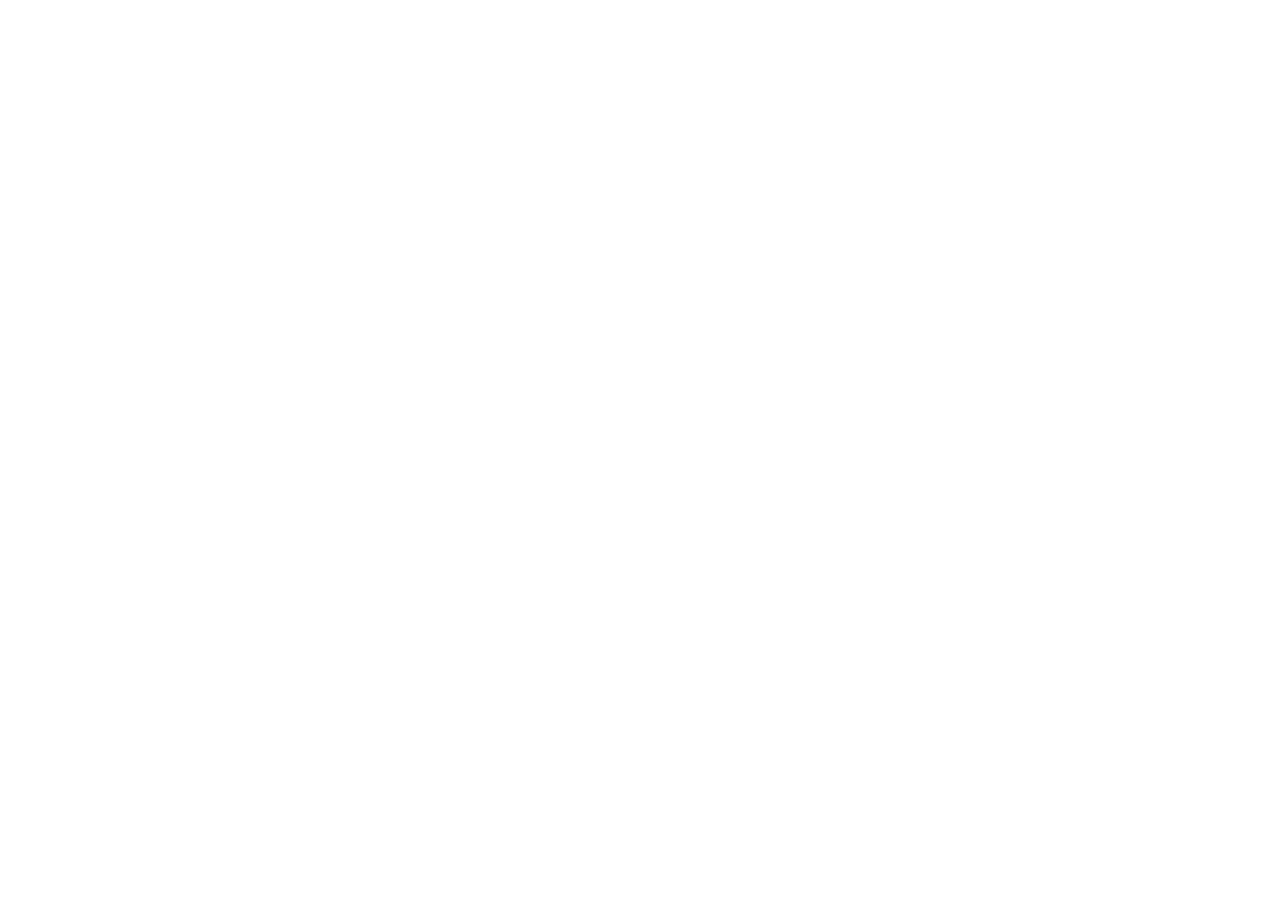
==== Basic/index.html @ 8d0dba64 "init" ====
<!DOCTYPE html>
<html lang="en">
<head>
    <meta charset="UTF-8">
    <meta http-equiv="X-UA-Compatible" content="IE=edge">
    <meta name="viewport" content="width=device-width, initial-scale=1.0">
    <title>Welcome to Here</title>
    <link rel="stylesheet" href="./css/main.css">
</head>
<body>
    <div class="navbar">
        <div class="container">
            
        </div>
    </div>
</body>
</html>
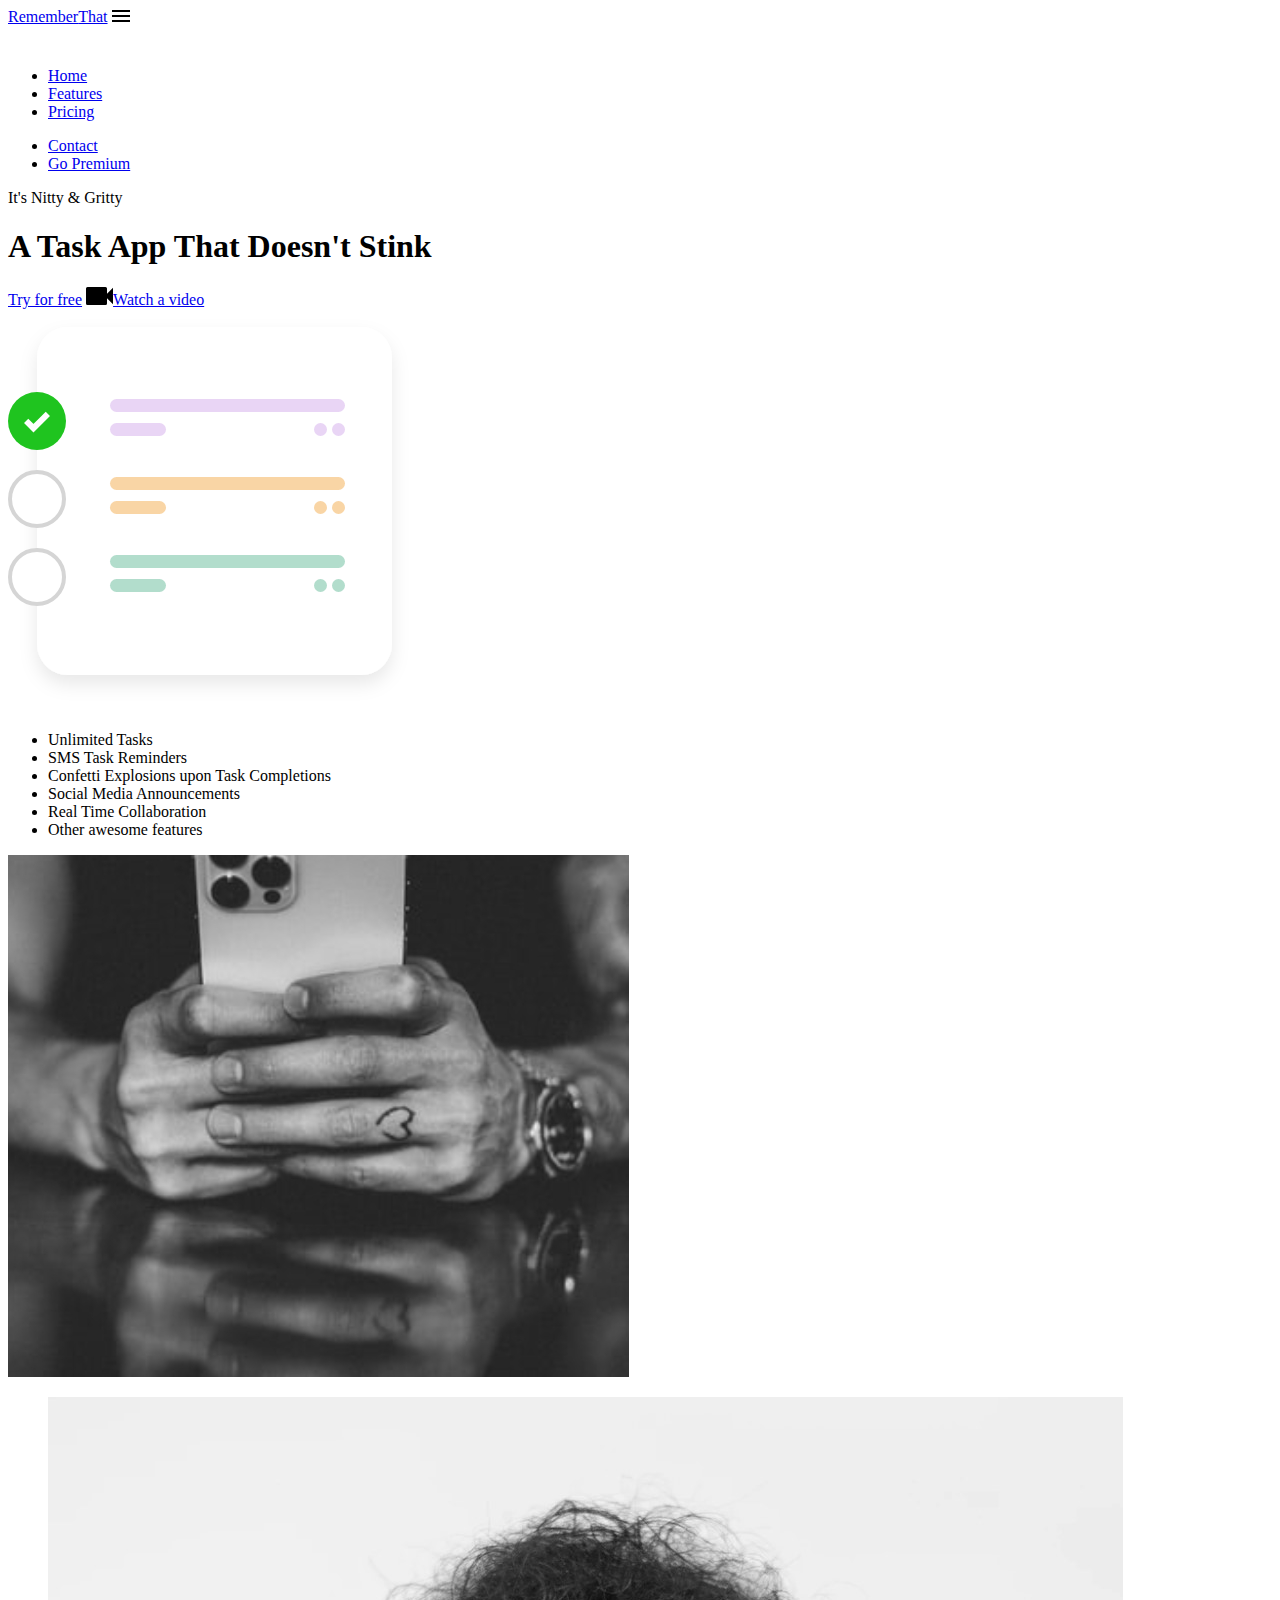
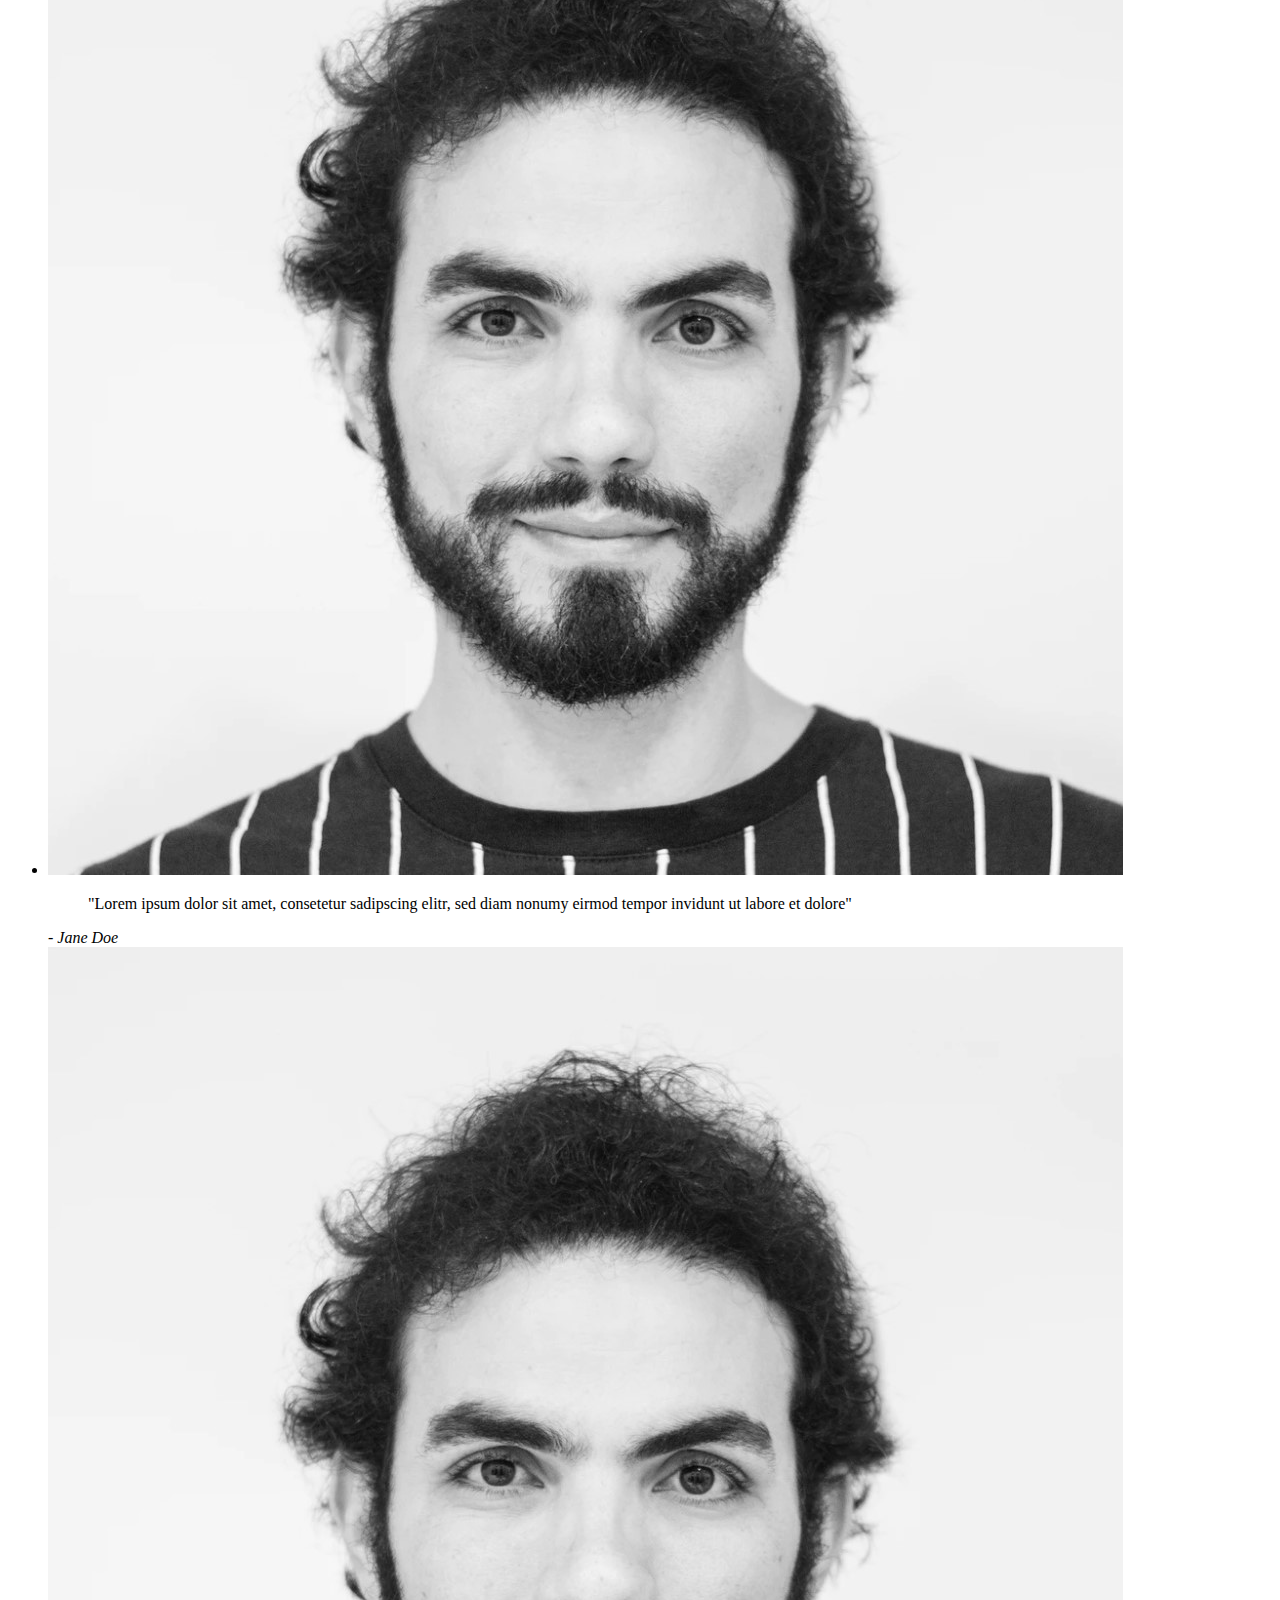
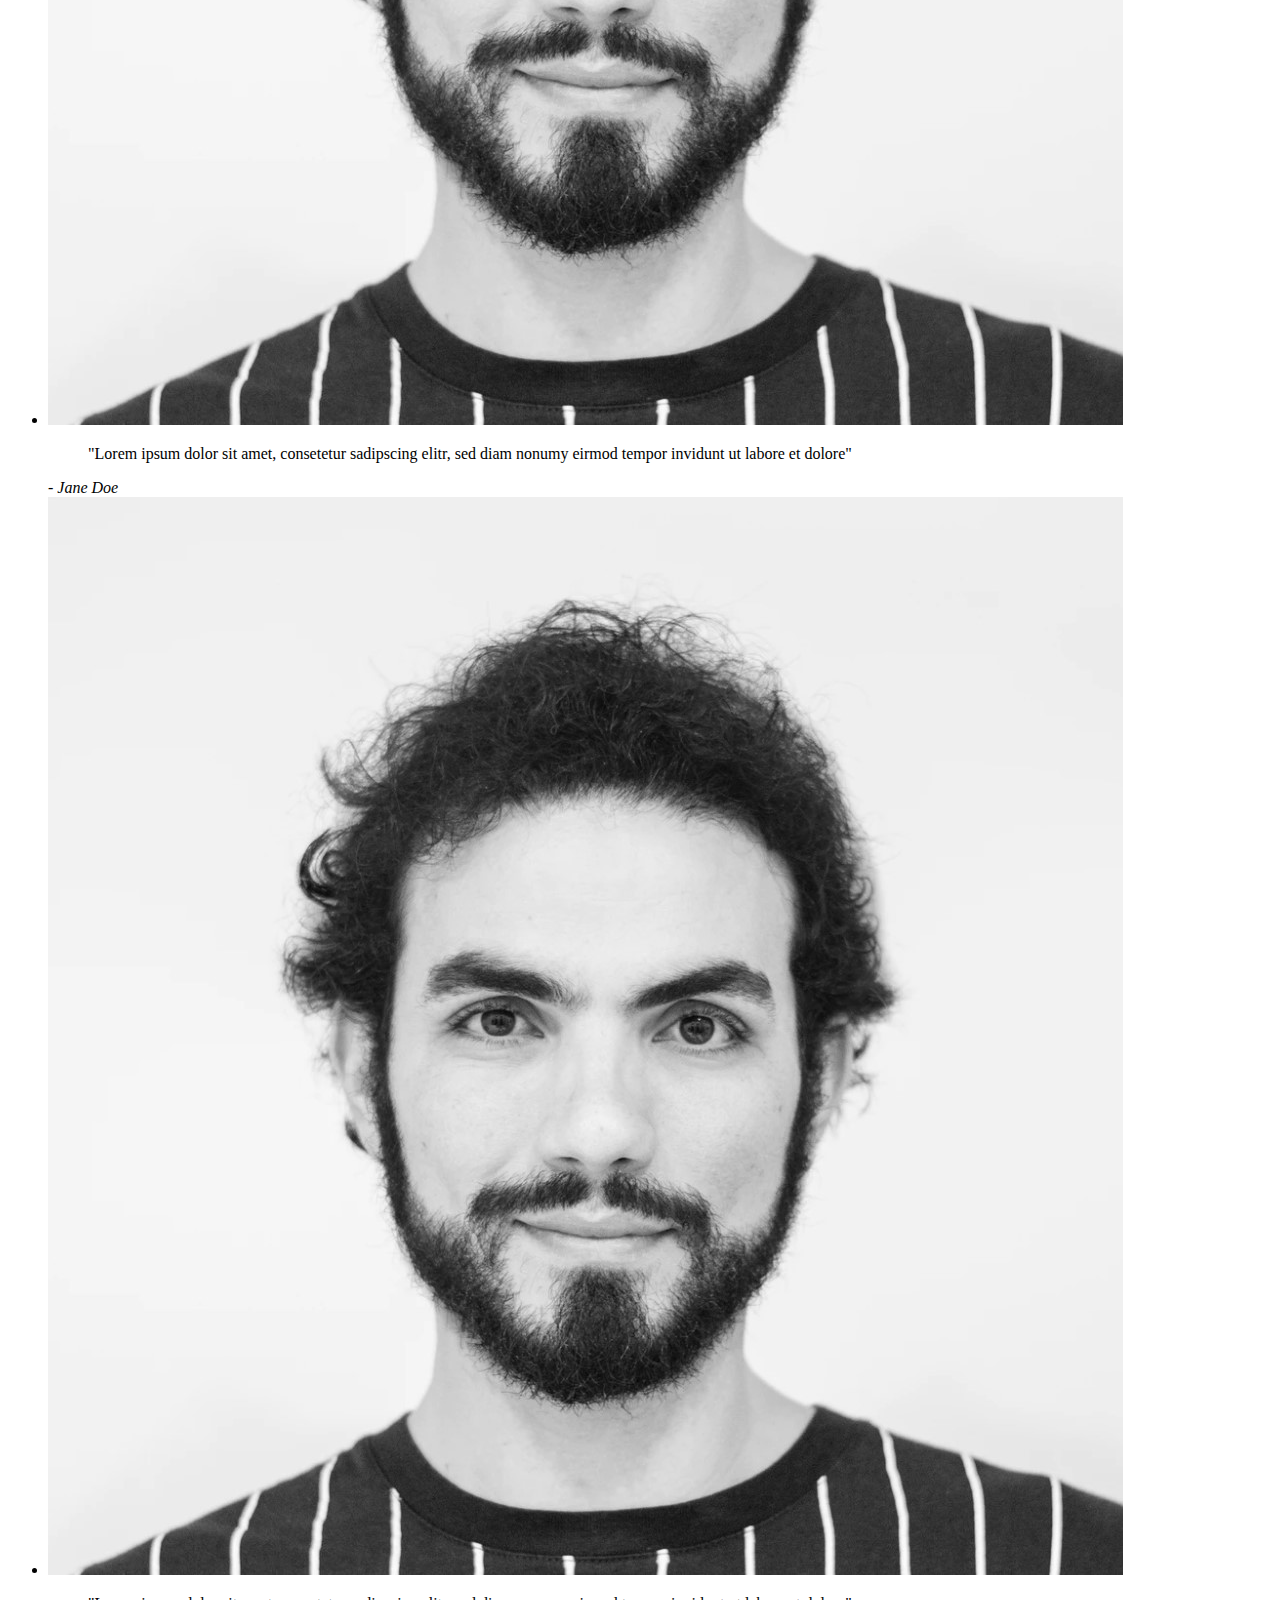
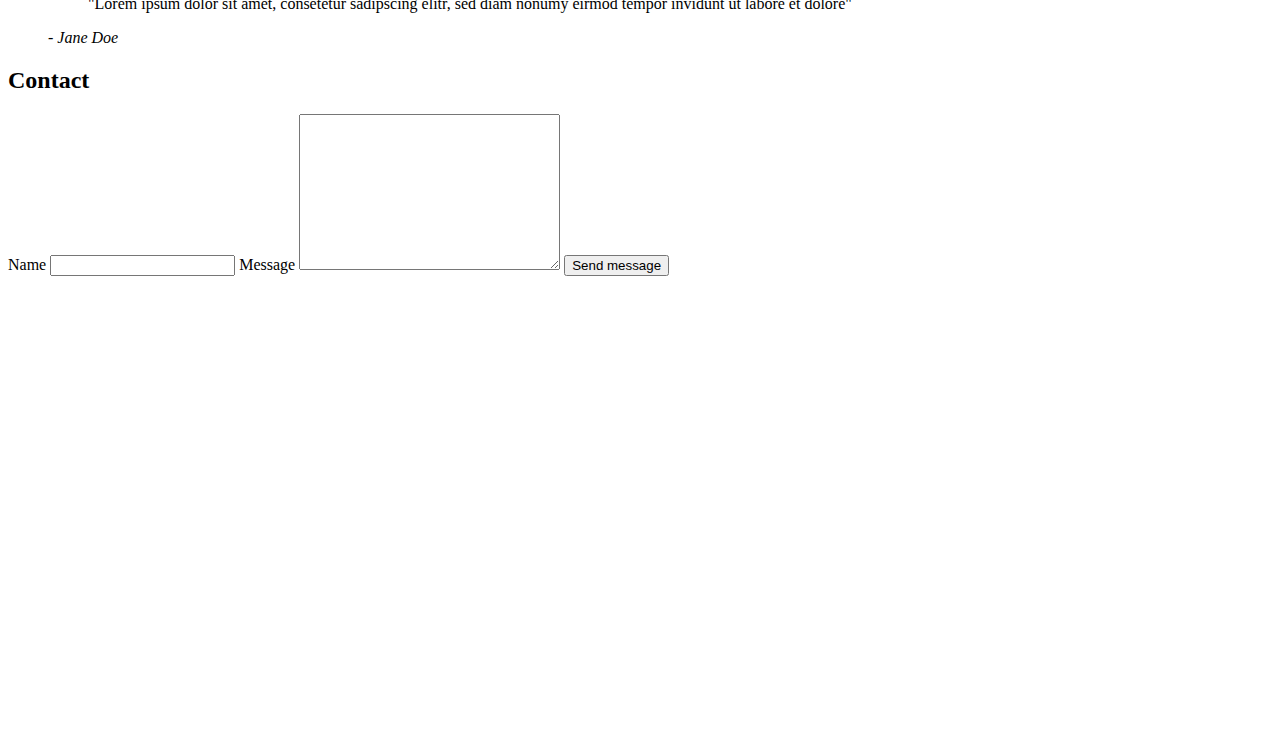
==== commit 76780dcb: "part 01 HTML and CSS Tutorial done" ====
--- a/Basic/index.html
+++ b/Basic/index.html
@@ -10,8 +10,108 @@
 <body>
     <div class="navbar">
         <div class="container">
-            
+            <a class="logo" href="#">Remember<span>That</span></a>
+
+            <img id="mobile-cta" class="mobile-menu" src="images/menu.svg" alt="Open Navigation">
+
+            <nav>
+                <img id="mobile-exit" class="mobile-menu-exit" src="images/exit.svg" alt="Close Navigation">
+                
+                <ul class="primary-nav">
+                    <li class="current"><a href="#">Home</a></li>
+                    <li><a href="#">Features</a></li>
+                    <li><a href="#">Pricing</a></li>
+                </ul>
+
+                <ul class="secondary-nav">
+                    <li><a href="#">Contact</a></li>
+                    <li class="go-premium-cta"><a href="#">Go Premium</a></li>
+                </ul>
+            </nav>
         </div>
     </div>
+
+    <section class="hero">
+        <div class="container">
+            <div class="left-col">
+                <p class="subhead">It's Nitty &amp; Gritty</p>
+                <h1>A Task App That Doesn't Stink</h1>
+
+                <div class="hero-cta">
+                    <a href="#" class="primary-cta">Try for free</a>
+                    <a href="#" class="watch-video-cta">
+                        <img src="images/watch.svg" alt="Watch a video">Watch a video
+                    </a>
+                </div>
+            </div>
+
+            <img src="images/illustration.svg" class="hero-img" alt="Illustration">
+        </div>
+    </section>
+
+    <section class="features-section">
+        <div class="container">
+            <ul class="features-list">
+                <li>Unlimited Tasks</li>
+                <li>SMS Task Reminders</li>
+                <li>Confetti Explosions upon Task Completions</li>
+                <li>Social Media Announcements</li>
+                <li>Real Time Collaboration</li>
+                <li>Other awesome features</li>
+            </ul>
+
+            <img src="images/holding-phone.jpg" alt="Man holding phone">
+        </div>
+    </section>
+
+    
+    <section class="testimonials-section">
+        <div class="container">
+            <ul>
+                <li>
+                    <img src="images/person.jpg" alt="Person">
+
+                    <blockquote>"Lorem ipsum dolor sit amet, consetetur sadipscing elitr, sed diam nonumy eirmod tempor invidunt ut labore et dolore"</blockquote>
+                    <cite>- Jane Doe</cite>
+                </li>
+                <li>
+                    <img src="images/person.jpg" alt="Person">
+
+                    <blockquote>"Lorem ipsum dolor sit amet, consetetur sadipscing elitr, sed diam nonumy eirmod tempor invidunt ut labore et dolore"</blockquote>
+                    <cite>- Jane Doe</cite>
+                </li>
+                <li>
+                    <img src="images/person.jpg" alt="Person">
+
+                    <blockquote>"Lorem ipsum dolor sit amet, consetetur sadipscing elitr, sed diam nonumy eirmod tempor invidunt ut labore et dolore"</blockquote>
+                    <cite>- Jane Doe</cite>
+                </li>
+            </ul>
+        </div>
+    </section>
+
+
+    <section class="contact-section">
+        <div class="container">
+            <div class="contact-left">
+                <h2>Contact</h2>
+
+                <form action="">
+                    <label for="name">Name</label>
+                    <input type="text" id="name" name="name">
+
+                    <label for="message">Message</label>
+                    <textarea name="message" id="message" cols="30" rows="10"></textarea>
+
+                    <input type="submit" class="send-message-cta" value="Send message">
+                </form>
+            </div>
+            <div class="contact-right">
+                <iframe src="https://www.google.com/maps/embed?pb=!1m18!1m12!1m3!1d26430.393553120906!2d-118.43209796322542!3d34.10028430183922!2m3!1f0!2f0!3f0!3m2!1i1024!2i768!4f13.1!3m3!1m2!1s0x80c2bc35fbd217ef%3A0xcf1ef9352700d95c!2sBeverly%20Hills%2C%20CA%2090210!5e0!3m2!1sen!2sus!4v1611702818717!5m2!1sen!2sus" width="600" height="450" frameborder="0" style="border:0;" allowfullscreen="" aria-hidden="false" tabindex="0"></iframe>
+            </div>
+
+        </div>
+    </section>
+
 </body>
 </html>--- a/Basic/css/main.css
+++ b/Basic/css/main.css
@@ -0,0 +1 @@
+/* No CSS *//*# sourceMappingURL=main.css.map */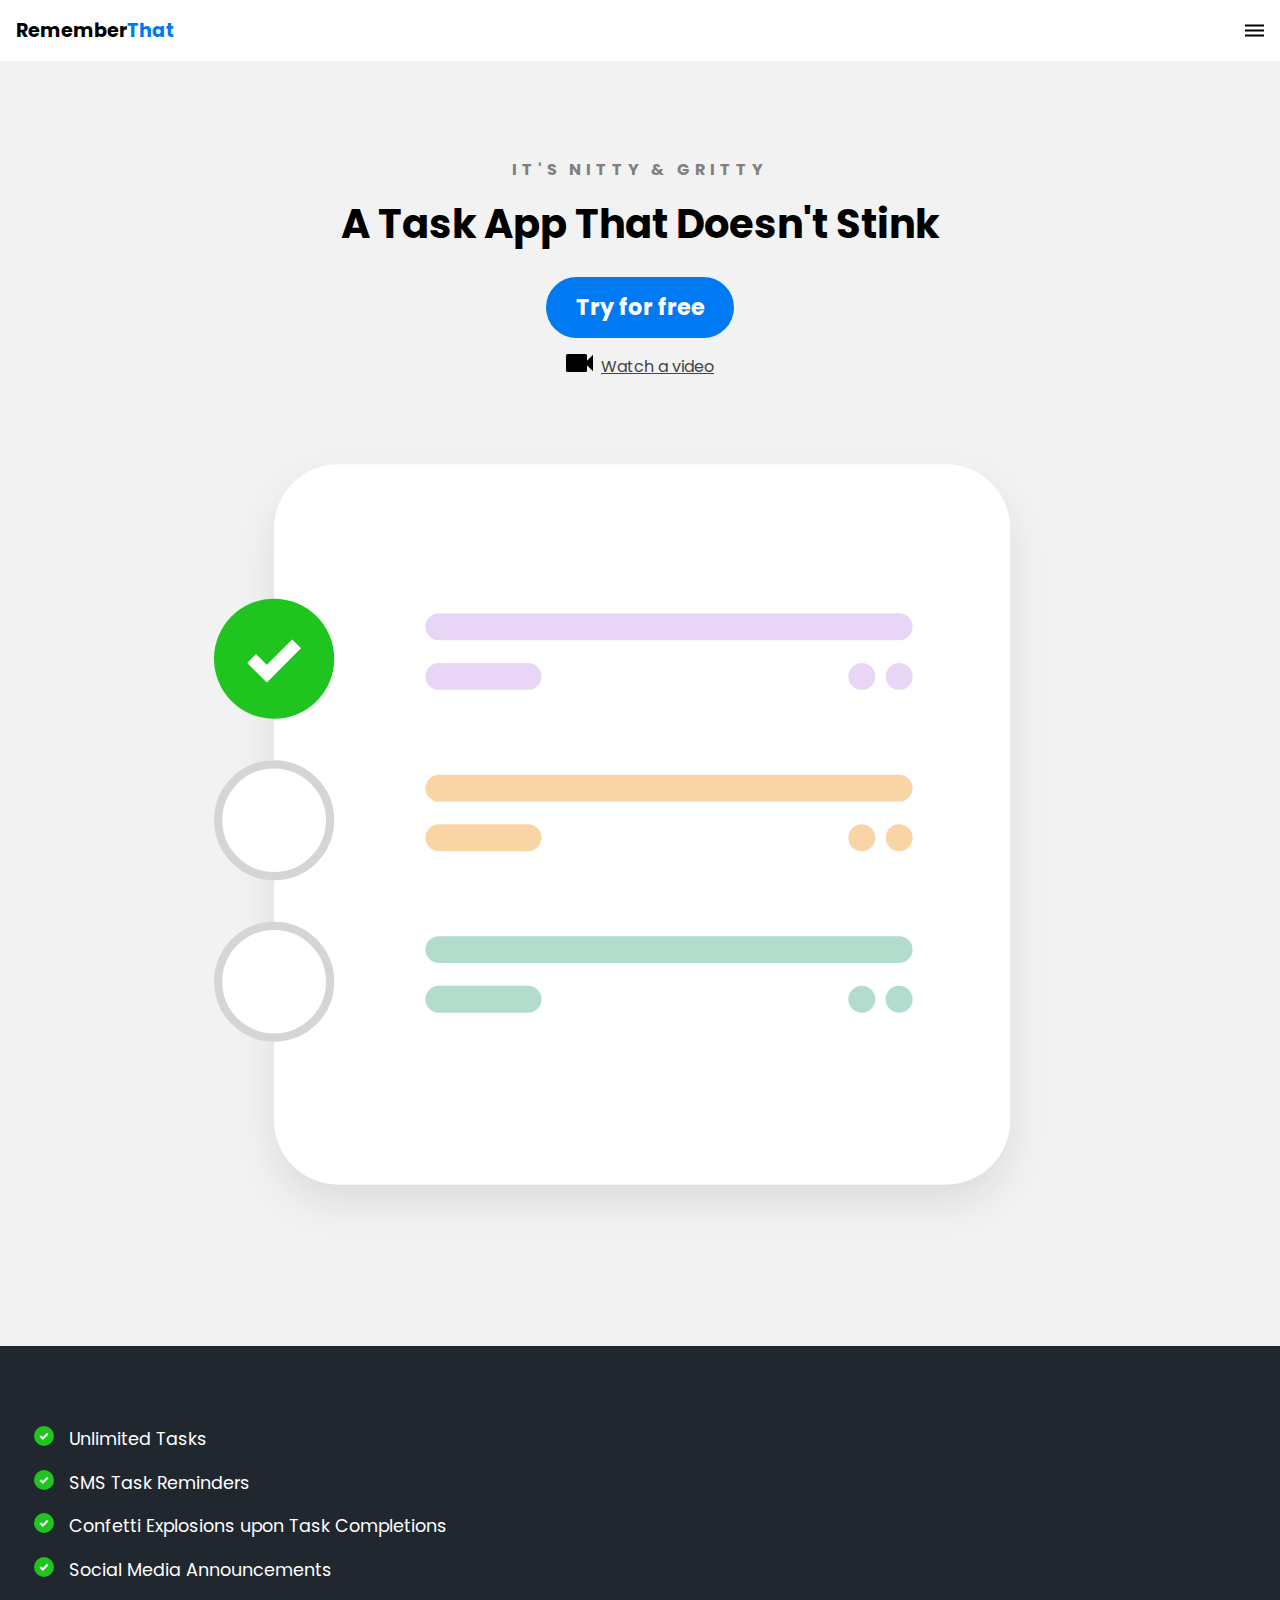
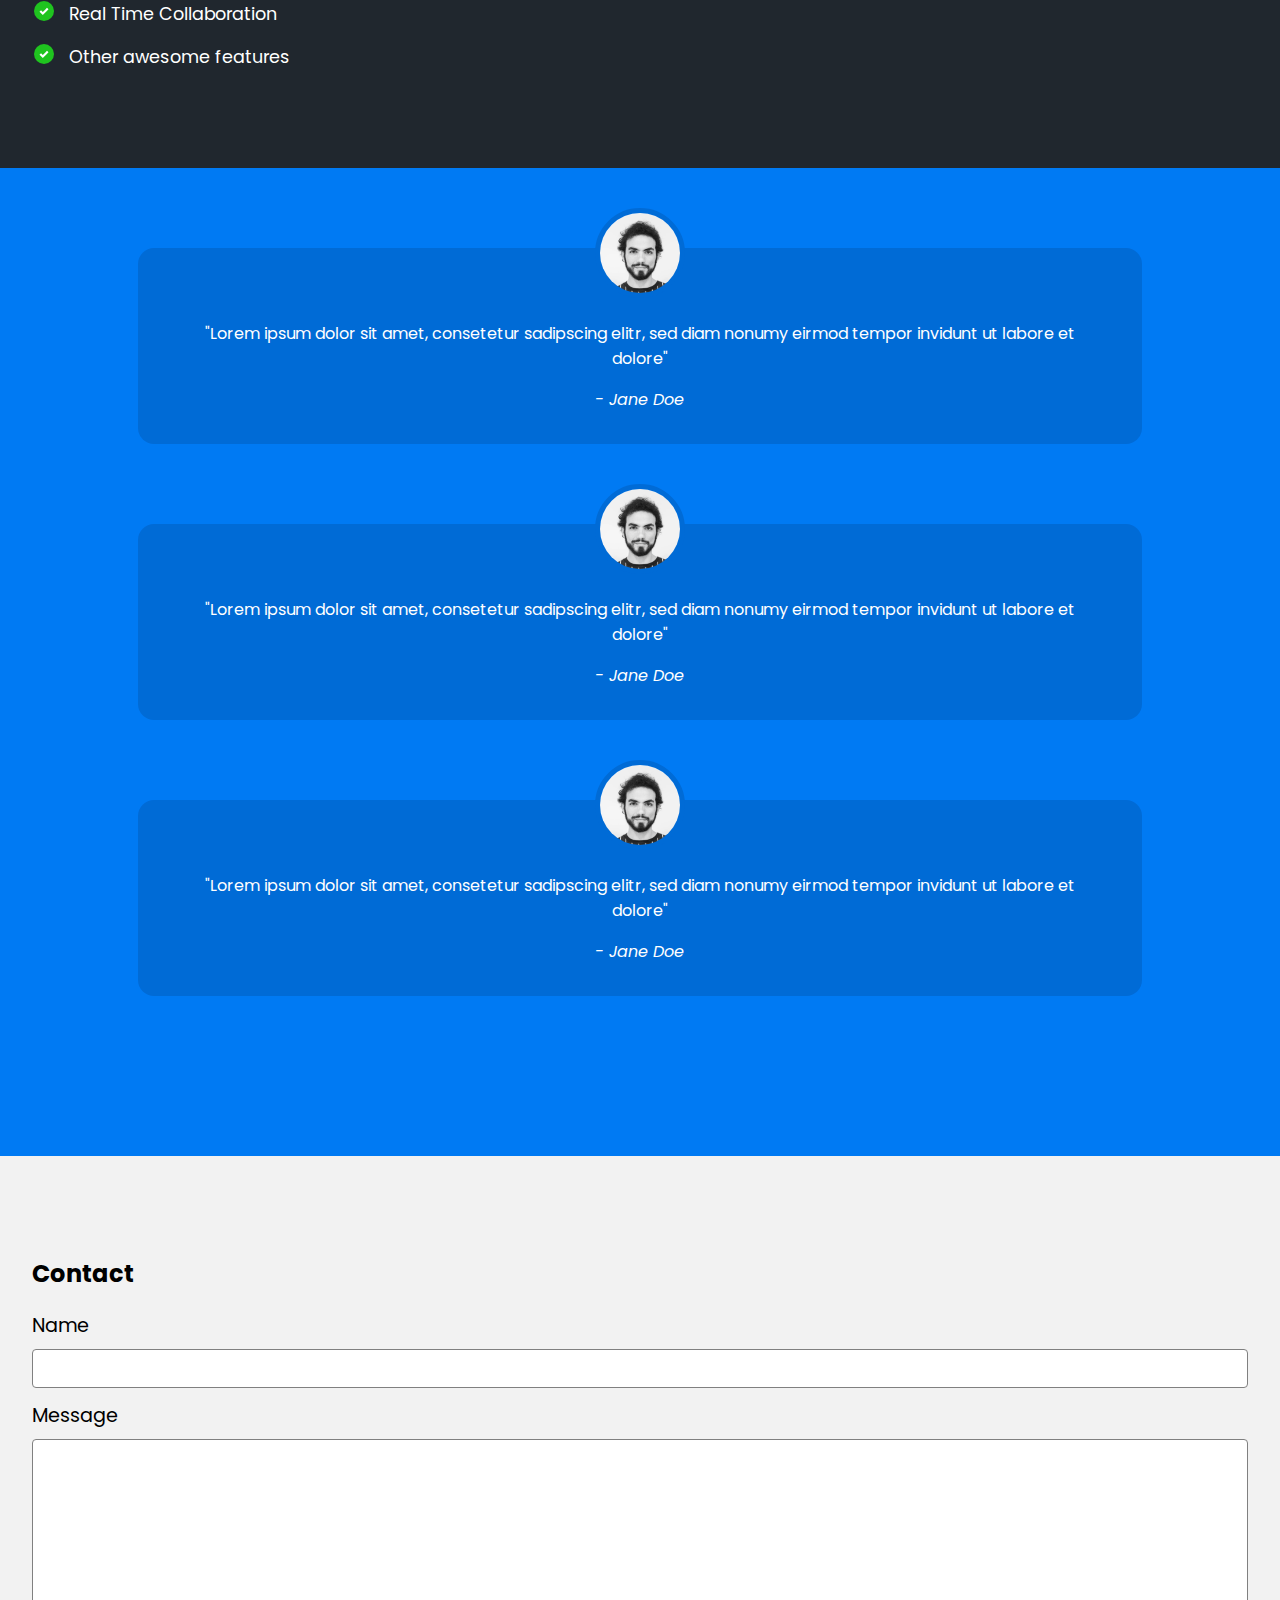
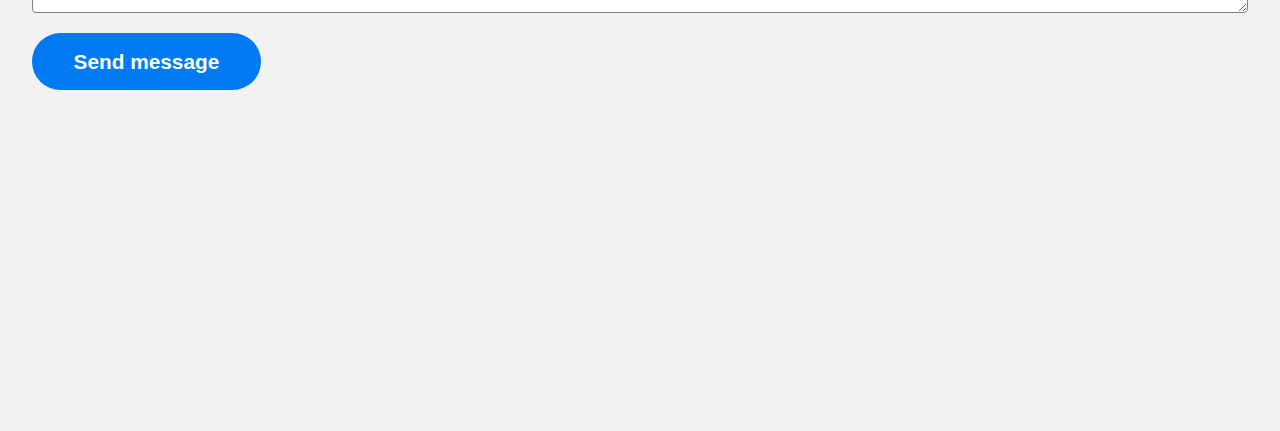
==== commit 612f87ca: "Mobile Navigation done" ====
--- a/Basic/index.html
+++ b/Basic/index.html
@@ -113,5 +113,21 @@
         </div>
     </section>
 
+    <script>
+
+        const mobileBtn = document.getElementById('mobile-cta')
+             nav = document.querySelector('nav')
+             mobileBtnExit = document.getElementById('mobile-exit');
+
+             mobileBtn.addEventListener('click',()=>{
+                 nav.classList.add('menu-btn');
+             })
+
+             mobileBtnExit.addEventListener('click',()=>{
+                 nav.classList.remove('menu-btn');
+             })
+
+    </script>
+
 </body>
 </html>--- a/Basic/css/main.css
+++ b/Basic/css/main.css
@@ -1 +1,225 @@
-/* No CSS *//*# sourceMappingURL=main.css.map */+@import url("https://fonts.googleapis.com/css2?family=Poppins:wght@400;700&display=swap");
+:root {
+  --primary-color: #007AF3;
+}
+
+body {
+  background: #F2F2F2;
+  margin: 0;
+  font-family: 'Poppins';
+}
+
+.navbar {
+  background: white;
+  padding: 1em;
+}
+
+.navbar .logo {
+  text-decoration: none;
+  font-weight: bold;
+  color: black;
+  font-size: 1.2em;
+}
+
+.navbar .logo span {
+  color: var(--primary-color);
+}
+
+.navbar nav {
+  display: none;
+}
+
+.navbar .container {
+  display: -webkit-box;
+  display: -ms-flexbox;
+  display: flex;
+  place-content: space-between;
+}
+
+.navbar .mobile-menu {
+  cursor: pointer;
+}
+
+a {
+  color: #444444;
+}
+
+ul {
+  list-style-type: none;
+  margin: 0;
+  padding: 0;
+}
+
+section {
+  padding: 5em 2em;
+}
+
+.hero {
+  text-align: center;
+}
+
+.left-col .subhead {
+  text-transform: uppercase;
+  font-weight: bold;
+  color: gray;
+  letter-spacing: .3em;
+}
+
+.left-col h1 {
+  font-size: 2.5em;
+  line-height: 1.3em;
+  margin-top: .2em;
+}
+
+.left-col .primary-cta {
+  background: var(--primary-color);
+  color: white;
+  text-decoration: none;
+  padding: .6em 1.3em;
+  font-size: 1.4em;
+  border-radius: 5em;
+  font-weight: bold;
+  display: inline-block;
+}
+
+.left-col .watch-video-cta {
+  display: block;
+  margin-top: 1em;
+}
+
+.left-col .watch-video-cta img {
+  margin-right: .5em;
+}
+
+.hero-img {
+  width: 70%;
+  margin-top: 3em;
+}
+
+section.features-section {
+  background: #20272E;
+  color: white;
+}
+
+ul.features-list {
+  margin: 0;
+  padding-left: .1em;
+}
+
+ul.features-list li {
+  font-size: 1.1em;
+  margin-bottom: 1em;
+  margin-left: 2em;
+  position: relative;
+}
+
+ul.features-list li:before {
+  content: '';
+  left: -2em;
+  position: absolute;
+  width: 20px;
+  height: 20px;
+  background-image: url(../images/bullet.svg);
+  background-size: contain;
+  margin-right: .5em;
+}
+
+.features-section img {
+  display: none;
+}
+
+.testimonials-section {
+  background: var(--primary-color);
+  color: white;
+}
+
+.testimonials-section li {
+  background: #006BD6;
+  text-align: center;
+  padding: 2em 1em;
+  width: 80%;
+  margin: 0 auto 5em auto;
+  border-radius: 1em;
+}
+
+.testimonials-section li img {
+  width: 5em;
+  height: 5em;
+  border: 5px solid #006BD6;
+  border-radius: 50%;
+  margin-top: -4.5em;
+}
+
+label {
+  display: block;
+  font-size: 1.2em;
+  margin-bottom: .5em;
+}
+
+input, textarea {
+  width: 100%;
+  padding: .8em;
+  margin-bottom: 1em;
+  border-radius: .3em;
+  border: 1px solid gray;
+  -webkit-box-sizing: border-box;
+          box-sizing: border-box;
+}
+
+input[type="submit"] {
+  background-color: var(--primary-color);
+  color: white;
+  font-weight: bold;
+  font-size: 1.3em;
+  border: none;
+  margin-bottom: 5em;
+  border-radius: 5em;
+  display: inline-block;
+  padding: .8em 2em;
+  width: unset;
+  cursor: pointer;
+}
+
+iframe {
+  width: 100%;
+  height: 300%;
+}
+
+nav.menu-btn {
+  display: block;
+}
+
+nav {
+  position: fixed;
+  z-index: 999;
+  width: 66%;
+  right: 0;
+  top: 0;
+  background: #20272E;
+  height: 100vh;
+  padding: 1em;
+}
+
+nav ul.primary-nav {
+  margin-top: 5em;
+}
+
+nav li a {
+  color: white;
+  text-decoration: none;
+  display: block;
+  padding: .5em;
+  font-size: 1.3em;
+  text-align: right;
+}
+
+nav li a:hover {
+  font-weight: bold;
+}
+
+.mobile-menu-exit {
+  float: right;
+  margin: .5em;
+  cursor: pointer;
+}
+/*# sourceMappingURL=main.css.map */